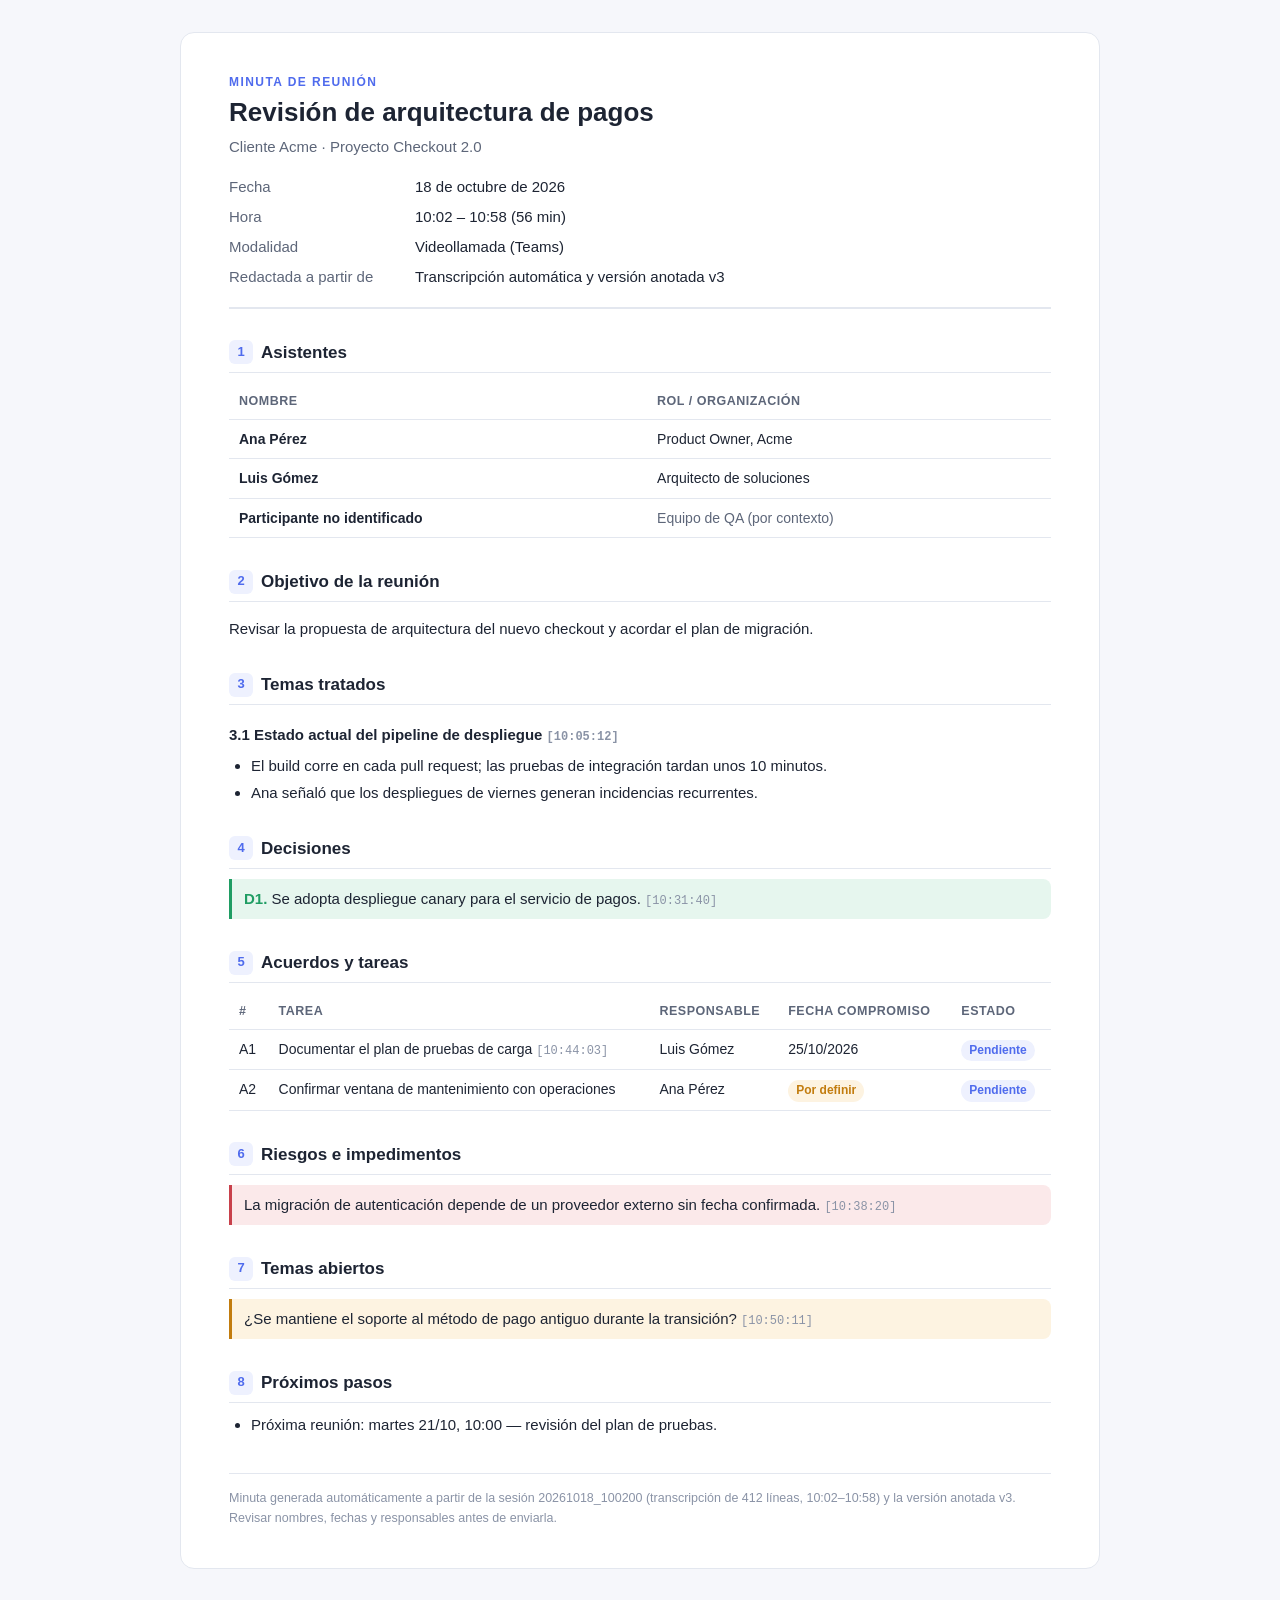
==== templates/minutes_template.html @ ce03191a "Add meeting minutes: formal minute per session, in the meeting's language - minutes.py: builds the p" ====
<!DOCTYPE html>
<!--
  Minutes template for minutes.py. Copy the CSS and the structure; replace ALL the example
  content. Section headings go in the language of the meeting (examples below in Spanish,
  with the English equivalent in comments). Class names must stay as they are: the app
  counts decisions and actions from them.
-->
<html lang="es">
<head>
<meta charset="UTF-8">
<meta name="viewport" content="width=device-width, initial-scale=1.0">
<title>Minuta — Revisión de arquitectura de pagos — 2026-10-18</title>
<style>
  :root {
    --bg: #f6f7fb; --paper: #ffffff; --ink: #1d2433; --muted: #5d6679; --faint: #8a93a6;
    --line: #e3e7ef; --accent: #4f6bed; --accent-soft: #eef1fe;
    --ok: #1f9d63; --ok-soft: #e6f6ee; --warn: #c27c0e; --warn-soft: #fdf3e1;
    --risk: #c8414b; --risk-soft: #fbe9ea;
  }
  @media (prefers-color-scheme: dark) {
    :root {
      --bg: #0f1218; --paper: #161a22; --ink: #e6e9f0; --muted: #a3abbc; --faint: #737c8f;
      --line: #262c38; --accent: #8098ff; --accent-soft: #1d2440;
      --ok: #4cc38a; --ok-soft: #14291f; --warn: #e3a643; --warn-soft: #2d2412;
      --risk: #ef6b74; --risk-soft: #301619;
    }
  }
  * { box-sizing: border-box; }
  body { margin: 0; background: var(--bg); color: var(--ink);
         font: 15px/1.6 "Segoe UI", -apple-system, BlinkMacSystemFont, Roboto, Helvetica, Arial, sans-serif; }
  .page { max-width: 920px; margin: 32px auto; padding: 40px 48px; background: var(--paper);
          border: 1px solid var(--line); border-radius: 14px; }
  header { border-bottom: 2px solid var(--line); padding-bottom: 18px; margin-bottom: 8px; }
  .kicker { text-transform: uppercase; letter-spacing: .12em; font-size: 12px; color: var(--accent); font-weight: 600; }
  h1 { margin: 4px 0 6px; font-size: 26px; line-height: 1.25; }
  .subtitle { color: var(--muted); margin: 0; }
  h2 { font-size: 17px; margin: 30px 0 10px; padding-bottom: 6px; border-bottom: 1px solid var(--line);
       display: flex; align-items: center; gap: 8px; }
  h2 .n { display: inline-grid; place-items: center; width: 24px; height: 24px; border-radius: 6px;
          background: var(--accent-soft); color: var(--accent); font-size: 13px; }
  h3 { font-size: 15px; margin: 18px 0 4px; }
  dl.meta { display: grid; grid-template-columns: 170px 1fr; gap: 6px 16px; margin: 16px 0 0; }
  dl.meta dt { color: var(--muted); }
  dl.meta dd { margin: 0; }
  ul { padding-left: 22px; margin: 6px 0; }
  li { margin: 3px 0; }
  .ts { font-family: "Cascadia Mono", Consolas, ui-monospace, monospace; font-size: 12px; color: var(--faint);
        white-space: nowrap; }
  table { width: 100%; border-collapse: collapse; margin: 8px 0; font-size: 14px; }
  th, td { text-align: left; padding: 8px 10px; border-bottom: 1px solid var(--line); vertical-align: top; }
  th { color: var(--muted); font-weight: 600; font-size: 12.5px; text-transform: uppercase; letter-spacing: .04em; }
  .attendees td:first-child { font-weight: 600; }
  .decision { background: var(--ok-soft); border-left: 3px solid var(--ok); padding: 8px 12px;
              border-radius: 0 8px 8px 0; margin: 8px 0; }
  .decision b { color: var(--ok); }
  .risk { background: var(--risk-soft); border-left: 3px solid var(--risk); padding: 8px 12px;
          border-radius: 0 8px 8px 0; margin: 8px 0; }
  .open { background: var(--warn-soft); border-left: 3px solid var(--warn); padding: 8px 12px;
          border-radius: 0 8px 8px 0; margin: 8px 0; }
  .pill { display: inline-block; padding: 1px 8px; border-radius: 999px; font-size: 12px; font-weight: 600; }
  .pill.todo { background: var(--accent-soft); color: var(--accent); }
  .pill.tbd { background: var(--warn-soft); color: var(--warn); }
  .muted { color: var(--muted); }
  footer { margin-top: 36px; padding-top: 14px; border-top: 1px solid var(--line); color: var(--faint); font-size: 12.5px; }
  @media print { body { background: #fff; } .page { border: 0; margin: 0; padding: 0; } }
</style>
</head>
<body>
<article class="page">

  <header>
    <div class="kicker">Minuta de reunión</div>  <!-- EN: Meeting minutes -->
    <h1>Revisión de arquitectura de pagos</h1>
    <p class="subtitle">Cliente Acme · Proyecto Checkout 2.0</p>
    <dl class="meta">
      <dt>Fecha</dt><dd>18 de octubre de 2026</dd>                                   <!-- Date -->
      <dt>Hora</dt><dd>10:02 – 10:58 (56 min)</dd>                                 <!-- Time -->
      <dt>Modalidad</dt><dd>Videollamada (Teams)</dd>                               <!-- Format -->
      <dt>Redactada a partir de</dt><dd>Transcripción automática y versión anotada v3</dd>  <!-- Prepared from -->
    </dl>
  </header>

  <h2><span class="n">1</span>Asistentes</h2>  <!-- Attendees -->
  <table class="attendees">
    <tr><th>Nombre</th><th>Rol / organización</th></tr>
    <tr><td>Ana Pérez</td><td>Product Owner, Acme</td></tr>
    <tr><td>Luis Gómez</td><td>Arquitecto de soluciones</td></tr>
    <tr><td>Participante no identificado</td><td class="muted">Equipo de QA (por contexto)</td></tr>
  </table>

  <h2><span class="n">2</span>Objetivo de la reunión</h2>  <!-- Purpose -->
  <p>Revisar la propuesta de arquitectura del nuevo checkout y acordar el plan de migración.</p>

  <h2><span class="n">3</span>Temas tratados</h2>  <!-- Topics discussed -->
  <h3>3.1 Estado actual del pipeline de despliegue <span class="ts">[10:05:12]</span></h3>
  <ul>
    <li>El build corre en cada pull request; las pruebas de integración tardan unos 10 minutos.</li>
    <li>Ana señaló que los despliegues de viernes generan incidencias recurrentes.</li>
  </ul>

  <h2><span class="n">4</span>Decisiones</h2>  <!-- Decisions -->
  <div class="decision"><b>D1.</b> Se adopta despliegue canary para el servicio de pagos. <span class="ts">[10:31:40]</span></div>

  <h2><span class="n">5</span>Acuerdos y tareas</h2>  <!-- Action items -->
  <table class="actions">
    <tr><th>#</th><th>Tarea</th><th>Responsable</th><th>Fecha compromiso</th><th>Estado</th></tr>
    <tr class="action"><td>A1</td><td>Documentar el plan de pruebas de carga <span class="ts">[10:44:03]</span></td>
        <td>Luis Gómez</td><td>25/10/2026</td><td><span class="pill todo">Pendiente</span></td></tr>
    <tr class="action"><td>A2</td><td>Confirmar ventana de mantenimiento con operaciones</td>
        <td>Ana Pérez</td><td><span class="pill tbd">Por definir</span></td><td><span class="pill todo">Pendiente</span></td></tr>
  </table>

  <h2><span class="n">6</span>Riesgos e impedimentos</h2>  <!-- Risks and blockers -->
  <div class="risk">La migración de autenticación depende de un proveedor externo sin fecha confirmada. <span class="ts">[10:38:20]</span></div>

  <h2><span class="n">7</span>Temas abiertos</h2>  <!-- Open questions -->
  <div class="open">¿Se mantiene el soporte al método de pago antiguo durante la transición? <span class="ts">[10:50:11]</span></div>

  <h2><span class="n">8</span>Próximos pasos</h2>  <!-- Next steps -->
  <ul>
    <li>Próxima reunión: martes 21/10, 10:00 — revisión del plan de pruebas.</li>
  </ul>

  <footer>
    Minuta generada automáticamente a partir de la sesión 20261018_100200 (transcripción de 412 líneas, 10:02–10:58)
    y la versión anotada v3. Revisar nombres, fechas y responsables antes de enviarla.
  </footer>
</article>
</body>
</html>
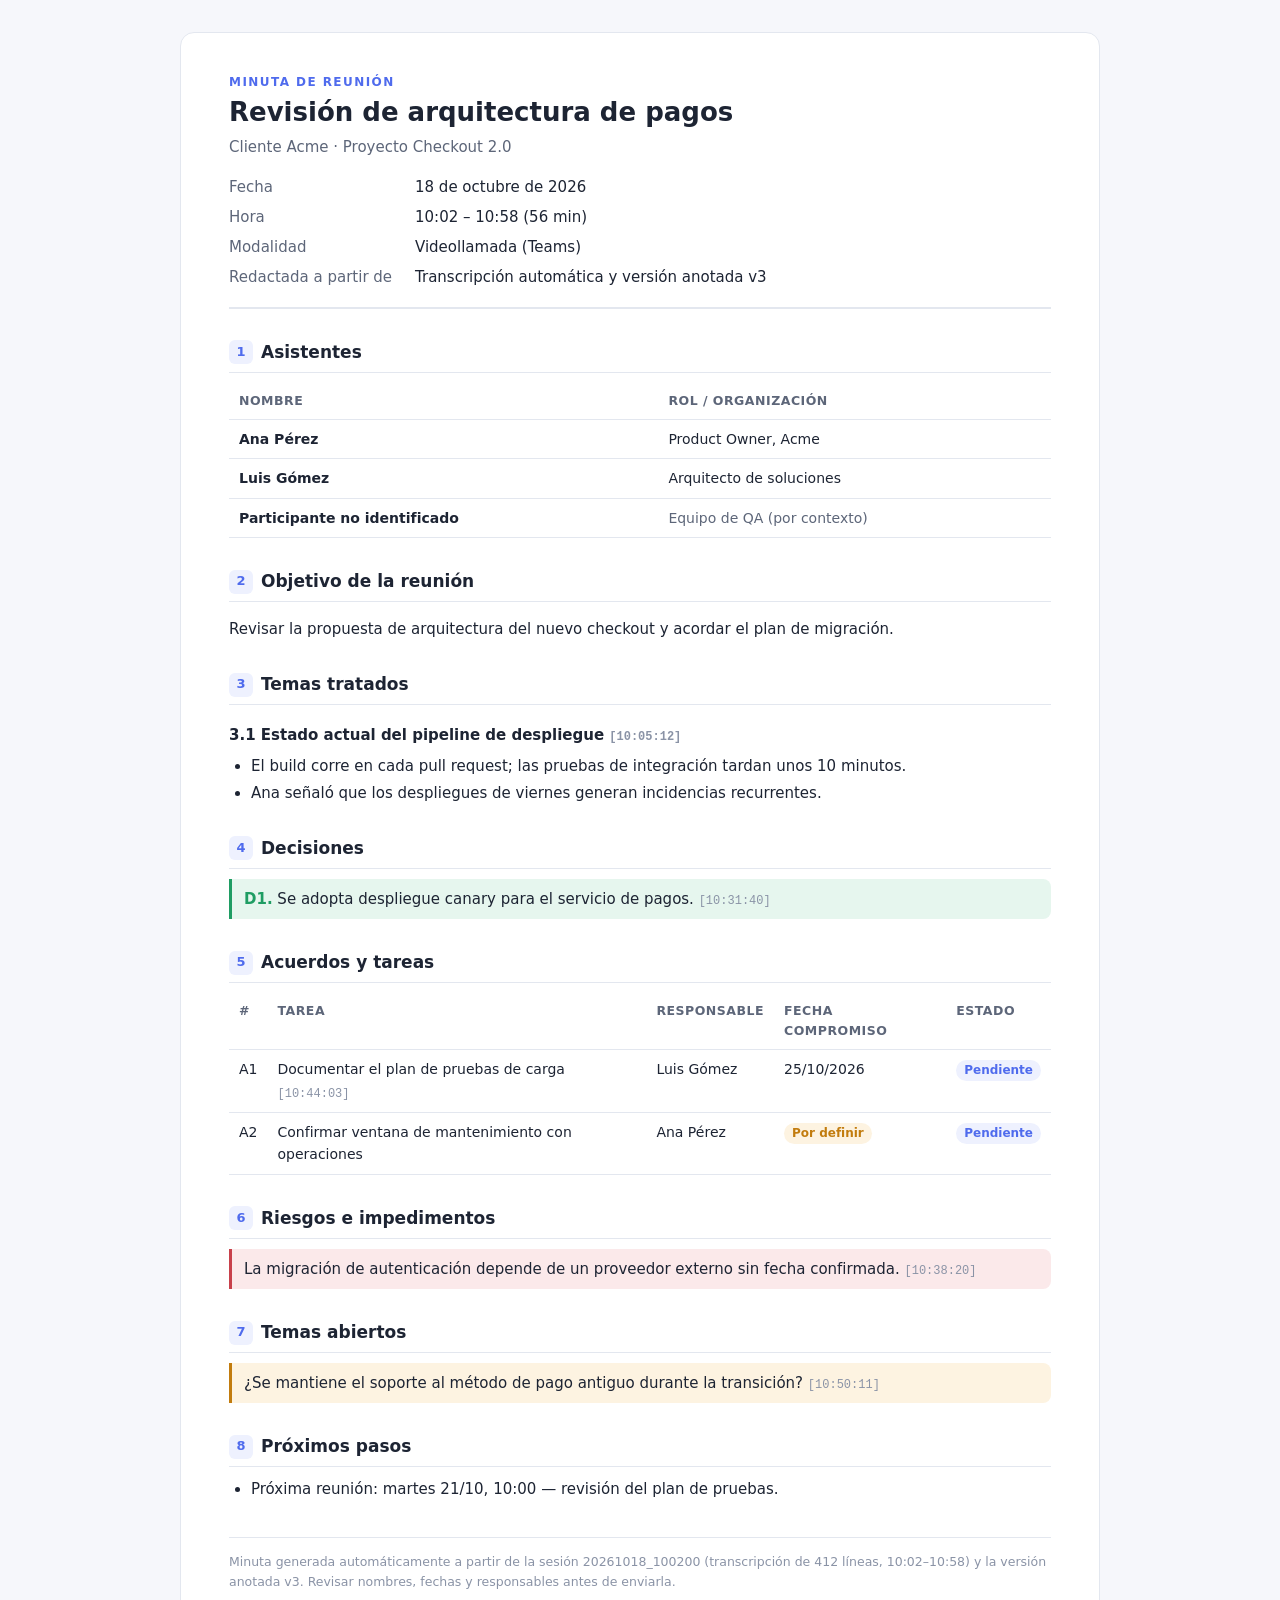
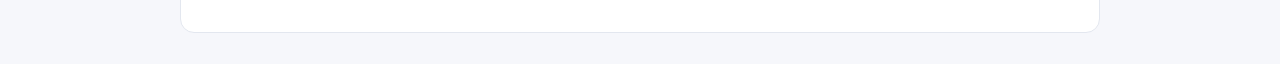
==== commit 17ee6fe5: "Windows only: remove macOS files, code paths, fonts and mentions - Delete screenshot_helper.swift, c" ====
--- a/templates/minutes_template.html
+++ b/templates/minutes_template.html
@@ -27,7 +27,7 @@
   }
   * { box-sizing: border-box; }
   body { margin: 0; background: var(--bg); color: var(--ink);
-         font: 15px/1.6 "Segoe UI", -apple-system, BlinkMacSystemFont, Roboto, Helvetica, Arial, sans-serif; }
+         font: 15px/1.6 "Segoe UI Variable Text", "Segoe UI", system-ui, Roboto, sans-serif; }
   .page { max-width: 920px; margin: 32px auto; padding: 40px 48px; background: var(--paper);
           border: 1px solid var(--line); border-radius: 14px; }
   header { border-bottom: 2px solid var(--line); padding-bottom: 18px; margin-bottom: 8px; }
